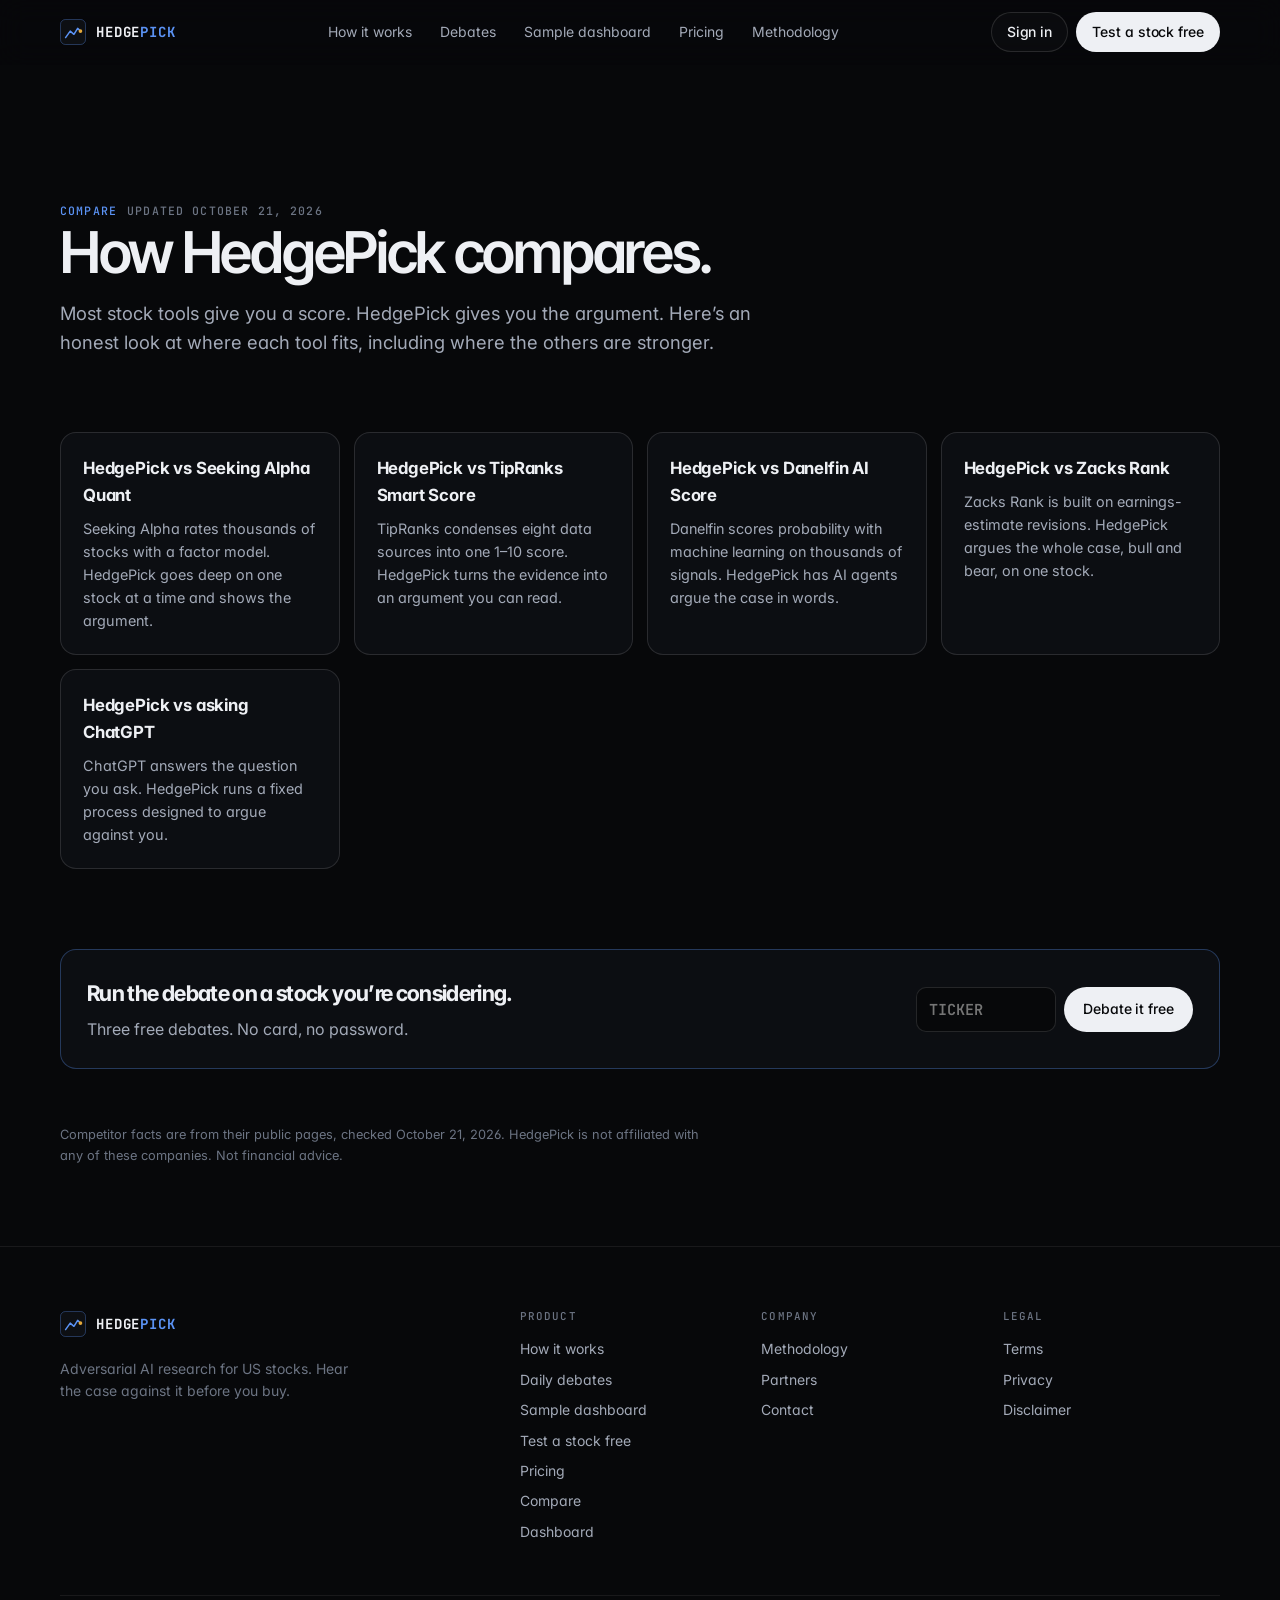
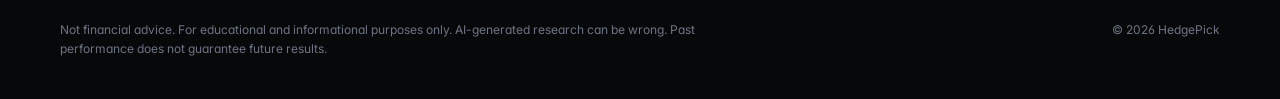
==== compare/index.html @ 5a983d7e "Compare pages: HedgePick vs Seeking Alpha Quant, TipRanks, Danelfin, Zacks, ChatGPT; footer link; si" ====
<!DOCTYPE html>
<html lang="en">
<head>
<meta charset="UTF-8">
<meta name="viewport" content="width=device-width, initial-scale=1.0, viewport-fit=cover">
<title>Compare HedgePick with other stock research tools — HedgePick</title>
<meta name="description" content="Honest comparisons of HedgePick with Seeking Alpha Quant, TipRanks, Danelfin, Zacks and ChatGPT: what each does, what it shows you, and what it costs.">
<link rel="canonical" href="https://hedgepick.com/compare">
<link rel="icon" type="image/x-icon" href="/favicon.ico">
<link rel="icon" type="image/svg+xml" href="/favicon.svg">
<link rel="icon" type="image/png" sizes="32x32" href="/favicon-32.png">
<link rel="icon" type="image/png" sizes="16x16" href="/favicon-16.png">
<link rel="apple-touch-icon" sizes="180x180" href="/favicon-180.png">
<meta name="theme-color" content="#07080a">
<meta property="og:type" content="website">
<meta property="og:site_name" content="HedgePick">
<meta property="og:title" content="Compare HedgePick with other stock research tools — HedgePick">
<meta property="og:description" content="Honest comparisons of HedgePick with Seeking Alpha Quant, TipRanks, Danelfin, Zacks and ChatGPT: what each does, what it shows you, and what it costs.">
<meta property="og:url" content="https://hedgepick.com/compare">
<meta property="og:image" content="https://hedgepick.com/og-image.png">
<meta property="og:image:width" content="1200">
<meta property="og:image:height" content="630">
<meta name="twitter:card" content="summary_large_image">
<meta name="twitter:title" content="Compare HedgePick with other stock research tools — HedgePick">
<meta name="twitter:description" content="Honest comparisons of HedgePick with Seeking Alpha Quant, TipRanks, Danelfin, Zacks and ChatGPT: what each does, what it shows you, and what it costs.">
<meta name="twitter:image" content="https://hedgepick.com/og-image.png">
<link rel="preconnect" href="https://fonts.googleapis.com">
<link rel="preconnect" href="https://fonts.gstatic.com" crossorigin>
<link href="https://fonts.googleapis.com/css2?family=Inter:wght@400;500;600&family=Inter+Tight:wght@500;600;700&family=JetBrains+Mono:wght@400;500;600&display=swap" rel="stylesheet">
<link rel="stylesheet" href="/assets/hp.css?v=4">
<script src="/assets/hp.js?v=4"></script>
<script async src="https://www.googletagmanager.com/gtag/js?id=G-W2VWCNQC6T"></script>
<script>window.dataLayer=window.dataLayer||[];function gtag(){dataLayer.push(arguments);}gtag('js',new Date());gtag('config','G-W2VWCNQC6T');</script>
<style>
.cmp-hero{padding:132px 0 40px}
.cmp-hero h1{font-size:clamp(2.2rem,1.4rem + 3vw,3.6rem);letter-spacing:-.04em;line-height:1.02;max-width:20ch;text-wrap:balance}
.cmp-hero .sd{font-size:1.15rem;color:var(--t2);max-width:60ch;margin-top:18px}
.cmp-quick{display:grid;grid-template-columns:1fr 1fr;gap:16px;margin:36px 0 8px}
.cmp-quick>div{border:1px solid var(--line-2);border-radius:var(--r3);padding:22px;background:var(--bg-1)}
.cmp-quick>div.us{border-color:var(--blue-bd);background:radial-gradient(ellipse at top left,rgba(91,147,245,.12),rgba(91,147,245,0) 60%),var(--bg-1)}
.cmp-quick h3{font-size:1rem;margin-bottom:12px;letter-spacing:-.01em}
.cmp-quick ul{padding-left:18px;margin:0}.cmp-quick li{color:var(--t2);margin-bottom:8px;font-size:.95rem}
.cmp-t{width:100%;border-collapse:collapse;margin:28px 0 8px;font-size:.92rem}
.cmp-t th,.cmp-t td{text-align:left;vertical-align:top;padding:16px 14px;border-bottom:1px solid var(--line)}
.cmp-t thead th{font-family:var(--mono);font-size:.72rem;letter-spacing:.1em;text-transform:uppercase;color:var(--t3);font-weight:500}
.cmp-t tbody th{font-weight:600;color:var(--t1);width:20%}
.cmp-t td{color:var(--t2);width:40%}.cmp-t td.hp{color:var(--t1)}
.cmp-t a{color:var(--blue-2)}
.cmp-sec{padding:44px 0;border-top:1px solid var(--line)}
.cmp-sec h2{font-size:1.5rem;letter-spacing:-.025em;margin-bottom:12px}
.cmp-sec p{color:var(--t2);max-width:68ch}
.cmp-cta{display:flex;justify-content:space-between;align-items:center;gap:20px;flex-wrap:wrap;margin:24px 0 56px;padding:26px;border:1px solid var(--blue-bd);border-radius:var(--r3);background:var(--bg-1)}
.cmp-cta b{display:block;font-family:var(--display);font-size:1.35rem;letter-spacing:-.03em}
.cmp-cta span{display:block;color:var(--t2);margin-top:6px}
.cmp-cta form{display:flex;gap:8px}
.cmp-cta input{width:140px;background:var(--bg);border:1px solid var(--line-2);border-radius:var(--r2);padding:11px 12px;font-family:var(--mono);font-weight:600;text-transform:uppercase;color:var(--t1);font-size:.95rem}
.cmp-cta input:focus{outline:none;border-color:var(--blue)}
.cmp-note{font-size:.8rem;color:var(--t3);max-width:80ch;padding-bottom:80px}
.cmp-list{display:grid;grid-template-columns:repeat(auto-fill,minmax(260px,1fr));gap:14px;margin:36px 0 80px}
.cmp-list a{display:block;padding:22px;border:1px solid var(--line-2);border-radius:var(--r3);background:var(--bg-1);text-decoration:none;color:var(--t1);transition:border-color .2s,transform .2s}
.cmp-list a:hover{border-color:var(--blue-bd);transform:translateY(-2px)}
.cmp-list b{display:block;font-size:1.05rem;letter-spacing:-.01em}.cmp-list span{display:block;color:var(--t2);font-size:.9rem;margin-top:8px}
.sr{position:absolute;width:1px;height:1px;overflow:hidden;clip:rect(0 0 0 0)}
@media(max-width:760px){.cmp-quick{grid-template-columns:1fr}.cmp-t thead{display:none}.cmp-t,.cmp-t tbody,.cmp-t tr,.cmp-t th,.cmp-t td{display:block;width:100%!important}.cmp-t tr{border-bottom:1px solid var(--line);padding:12px 0}.cmp-t th,.cmp-t td{border:0;padding:6px 0}.cmp-t td:before{content:attr(data-l);display:block;font-family:var(--mono);font-size:.68rem;letter-spacing:.1em;text-transform:uppercase;color:var(--t3);margin-bottom:4px}.cmp-cta form{width:100%}.cmp-cta input{flex:1;width:auto;min-width:0}}
</style></head>
<body>
<a class="skip" href="#main">Skip to content</a>
<header class="hdr" id="hdr">
  <div class="hdr-in">
    <a href="/" class="brand" aria-label="HedgePick home"><svg viewBox="0 0 28 28" fill="none" aria-hidden="true"><rect width="28" height="28" rx="6" fill="#0d0f13"/><rect x=".5" y=".5" width="27" height="27" rx="5.5" stroke="rgba(91,147,245,.35)"/><path class="ln" d="M6 20L11 13L15 16.5L19 10L22 13" stroke="#5b93f5" stroke-width="1.6" stroke-linecap="round" stroke-linejoin="round"/><circle cx="22" cy="13" r="2" fill="#e3a83a"/></svg><span>HEDGE<em>PICK</em></span></a>
    <nav class="nav" aria-label="Primary">
      <a href="/#how">How it works</a>
      <a href="/analysis">Debates</a>
      <a href="/sample">Sample dashboard</a>
      <a href="/#pricing">Pricing</a>
      <a href="/system">Methodology</a>
    </nav>
    <div class="hdr-act">
      <button type="button" class="btn btn-ghost" data-out onclick="showSignIn()">Sign in</button>
      <a href="/start" class="btn btn-pri" data-out>Test a stock free</a>
      <a href="/dashboard" class="btn btn-pri" data-in style="display:none">Open dashboard</a>
      <button class="ham" id="ham" onclick="toggleMenu()" aria-label="Open menu" aria-expanded="false"><span></span><span></span><span></span></button>
    </div>
  </div>
</header>
<nav class="mmenu" id="mmenu" aria-label="Mobile">
  <a href="/#how" onclick="closeMenu()">How it works</a>
  <a href="/analysis">Debates</a>
  <a href="/sample">Sample dashboard</a>
  <a href="/#pricing" onclick="closeMenu()">Pricing</a>
  <a href="/system">Methodology</a>
  <a href="/partners">Partners</a>
  <a href="#" data-out onclick="closeMenu();showSignIn();return false;">Sign in</a>
  <a href="/dashboard" data-in style="display:none">Dashboard</a>
  <a href="/start" class="btn btn-pri" data-out>Test a stock free</a>
  <a href="/dashboard" class="btn btn-pri" data-in style="display:none">Open dashboard</a>
</nav>

<main id="main"><div class="wrap">
<section class="cmp-hero">
  <div class="kick rv"><b>Compare</b> Updated October 21, 2026</div>
  <h1 class="rv d1">How HedgePick compares.</h1>
  <p class="sd rv d2">Most stock tools give you a score. HedgePick gives you the argument. Here’s an honest look at where each tool fits, including where the others are stronger.</p>
</section>
<div class="cmp-list"><a href="/compare/seeking-alpha"><b>HedgePick vs Seeking Alpha Quant</b><span>Seeking Alpha rates thousands of stocks with a factor model. HedgePick goes deep on one stock at a time and shows the argument.</span></a><a href="/compare/tipranks"><b>HedgePick vs TipRanks Smart Score</b><span>TipRanks condenses eight data sources into one 1–10 score. HedgePick turns the evidence into an argument you can read.</span></a><a href="/compare/danelfin"><b>HedgePick vs Danelfin AI Score</b><span>Danelfin scores probability with machine learning on thousands of signals. HedgePick has AI agents argue the case in words.</span></a><a href="/compare/zacks"><b>HedgePick vs Zacks Rank</b><span>Zacks Rank is built on earnings-estimate revisions. HedgePick argues the whole case, bull and bear, on one stock.</span></a><a href="/compare/chatgpt"><b>HedgePick vs asking ChatGPT</b><span>ChatGPT answers the question you ask. HedgePick runs a fixed process designed to argue against you.</span></a></div>
<div class="cmp-cta"><div><b>Run the debate on a stock you’re considering.</b><span>Three free debates. No card, no password.</span></div>
<form action="/start"><input type="hidden" name="ref" value="compare-hub"><label class="sr" for="cT">Ticker</label><input id="cT" name="t" placeholder="Ticker" maxlength="10" autocomplete="off"><button class="btn btn-pri" type="submit">Debate it free</button></form></div>
<p class="cmp-note">Competitor facts are from their public pages, checked October 21, 2026. HedgePick is not affiliated with any of these companies. Not financial advice.</p>
</div></main>
<footer class="ft">
  <div class="wrap">
    <div class="ft-in">
      <div>
        <a href="/" class="brand" aria-label="HedgePick home"><svg viewBox="0 0 28 28" fill="none" aria-hidden="true"><rect width="28" height="28" rx="6" fill="#0d0f13"/><rect x=".5" y=".5" width="27" height="27" rx="5.5" stroke="rgba(91,147,245,.35)"/><path class="ln" d="M6 20L11 13L15 16.5L19 10L22 13" stroke="#5b93f5" stroke-width="1.6" stroke-linecap="round" stroke-linejoin="round"/><circle cx="22" cy="13" r="2" fill="#e3a83a"/></svg><span>HEDGE<em>PICK</em></span></a>
        <p class="ft-tag">Adversarial AI research for US stocks. Hear the case against it before you buy.</p>
      </div>
      <div class="ft-cols">
        <div><h4>Product</h4><a href="/#how">How it works</a><a href="/analysis">Daily debates</a><a href="/sample">Sample dashboard</a><a href="/start">Test a stock free</a><a href="/#pricing">Pricing</a><a href="/compare">Compare</a><a href="/dashboard">Dashboard</a></div>
        <div><h4>Company</h4><a href="/system">Methodology</a><a href="/partners">Partners</a><a href="mailto:joseph@hedgepick.com">Contact</a></div>
        <div><h4>Legal</h4><a href="/terms">Terms</a><a href="/privacy">Privacy</a><a href="/terms#disclaimer">Disclaimer</a></div>
      </div>
      <div class="ft-d"><p>Not financial advice. For educational and informational purposes only. AI-generated research can be wrong. Past performance does not guarantee future results.</p><span>© 2026 HedgePick</span></div>
    </div>
  </div>
</footer>
</body>
</html>
---- assets/hp.css ----
/* HedgePick design system — shared by every page */
*,*::before,*::after{box-sizing:border-box;margin:0;padding:0}
:root{
  --bg:#07080a;--bg-1:#0c0e12;--bg-2:#111419;--bg-3:#171b22;--bg-4:#1e232c;
  --line:rgba(255,255,255,.07);--line-2:rgba(255,255,255,.12);--line-3:rgba(255,255,255,.2);
  --t1:#eef0f4;--t2:#a3aab8;--t3:#6c7483;--t4:#4a505b;
  --blue:#5b93f5;--blue-2:#8db4ff;--blue-dim:rgba(91,147,245,.10);--blue-bd:rgba(91,147,245,.32);
  --gold:#e3a83a;--gold-dim:rgba(227,168,58,.10);--gold-bd:rgba(227,168,58,.32);
  --green:#22c27a;--green-dim:rgba(34,194,122,.10);--green-bd:rgba(34,194,122,.30);
  --red:#f0606e;--red-dim:rgba(240,96,110,.10);--red-bd:rgba(240,96,110,.30);
  --amber:#e3a83a;--amber-dim:rgba(227,168,58,.10);--amber-bd:rgba(227,168,58,.32);
  --bg-0:var(--bg);--hair:var(--line);--hair-2:var(--line-2);
  --display:'Inter Tight','Inter',-apple-system,BlinkMacSystemFont,'Segoe UI',sans-serif;
  --sans:'Inter',-apple-system,BlinkMacSystemFont,'Segoe UI',sans-serif;
  --mono:'JetBrains Mono',ui-monospace,Menlo,monospace;
  --xs:.75rem;--sm:.875rem;--base:1rem;--lg:1.125rem;
  --h2:clamp(2rem,1.3rem + 2.6vw,3.4rem);
  --hero:clamp(2.7rem,1.3rem + 5vw,5.6rem);
  --r1:6px;--r2:10px;--r3:16px;--r4:22px;
  --ease:cubic-bezier(.16,1,.3,1);
  --wrap:1240px;
}
html{scroll-behavior:smooth;-webkit-text-size-adjust:100%;background:var(--bg)}
body{background:var(--bg);color:var(--t1);font-family:var(--sans);font-size:var(--base);line-height:1.6;-webkit-font-smoothing:antialiased;overflow-x:hidden;font-feature-settings:"cv11","ss01"}
::selection{background:rgba(91,147,245,.35)}
a{color:inherit}
button{font:inherit;color:inherit;cursor:pointer;background:none;border:0}
img,svg{display:block;max-width:100%}
.sr{position:absolute;width:1px;height:1px;overflow:hidden;clip:rect(0 0 0 0);white-space:nowrap}
.skip{position:absolute;left:-9999px;top:8px;background:var(--t1);color:var(--bg);padding:8px 14px;border-radius:var(--r1);z-index:200}
.skip:focus{left:8px}
:focus-visible{outline:2px solid var(--blue);outline-offset:2px;border-radius:4px}
.wrap{max-width:var(--wrap);margin:0 auto;padding:0 clamp(20px,4vw,40px)}
.mono{font-family:var(--mono)}

/* Type */
h1,h2,h3,h4{font-family:var(--display);font-weight:600;letter-spacing:-.035em;line-height:1.02}
.kick{font-family:var(--mono);font-size:.72rem;font-weight:500;letter-spacing:.1em;text-transform:uppercase;color:var(--t3);display:inline-flex;gap:10px;align-items:center}
.kick b{color:var(--blue);font-weight:500}
.st{font-size:var(--h2);max-width:18ch;margin-top:16px;text-wrap:balance}
.st .dim{color:var(--t3)}
.sd{color:var(--t2);font-size:var(--lg);max-width:56ch;margin-top:18px;line-height:1.55}

/* Brand */
.brand{display:inline-flex;align-items:center;gap:10px;font-family:var(--mono);font-weight:700;font-size:.875rem;letter-spacing:.06em;text-decoration:none;color:var(--t1)}
.brand svg{width:26px;height:26px;flex-shrink:0}
.brand em{font-style:normal;color:var(--blue)}
.brand .ln{stroke-dasharray:40;stroke-dashoffset:0}
.brand:hover .ln{animation:draw 1.1s var(--ease)}
@keyframes draw{from{stroke-dashoffset:40}to{stroke-dashoffset:0}}

/* Buttons */
.btn{display:inline-flex;align-items:center;justify-content:center;gap:8px;min-height:44px;padding:10px 18px;border-radius:999px;font-weight:500;font-size:var(--sm);letter-spacing:-.005em;text-decoration:none;border:1px solid transparent;transition:background .2s,color .2s,border-color .2s,transform .2s var(--ease),box-shadow .3s;white-space:nowrap;position:relative}
.btn svg{width:15px;height:15px;transition:transform .3s var(--ease)}
.btn:hover svg{transform:translateX(3px)}
.btn:active{transform:scale(.97)}
.btn-pri{background:var(--t1);color:#07080a}
.btn-pri:hover{background:#fff;box-shadow:0 0 0 4px rgba(255,255,255,.08)}
.btn-blue{background:var(--blue);color:#fff}
.btn-blue:hover{background:#6fa1f7;box-shadow:0 0 0 4px rgba(91,147,245,.14)}
.btn-ghost{border-color:var(--line-2);color:var(--t1);background:rgba(255,255,255,.02)}
.btn-ghost:hover{border-color:var(--line-3);background:rgba(255,255,255,.05)}
.btn-gold{background:var(--gold);color:#120d03}
.btn-gold:hover{background:#ecb44c;box-shadow:0 0 0 4px rgba(227,168,58,.14)}
.lnk{font-size:var(--sm);font-weight:500;color:var(--t1);text-decoration:none;display:inline-flex;gap:6px;align-items:center;border-bottom:1px solid var(--line-3);padding-bottom:2px;transition:border-color .2s,color .2s}
.lnk:hover{border-color:var(--blue);color:var(--blue-2)}

/* Verdict badge */
.vb{display:inline-block;font-family:var(--mono);font-size:.7rem;font-weight:600;letter-spacing:.06em;padding:3px 8px;border-radius:var(--r1);border:1px solid}
.vb.BUY{color:var(--green);background:var(--green-dim);border-color:var(--green-bd)}
.vb.SELL{color:var(--red);background:var(--red-dim);border-color:var(--red-bd)}
.vb.HOLD{color:var(--gold);background:var(--gold-dim);border-color:var(--gold-bd)}

/* Live dot */
.dot{width:6px;height:6px;border-radius:50%;background:var(--green);display:inline-block;animation:pulse 2.4s infinite}
@keyframes pulse{0%{box-shadow:0 0 0 0 rgba(34,194,122,.55)}70%{box-shadow:0 0 0 7px rgba(34,194,122,0)}100%{box-shadow:0 0 0 0 rgba(34,194,122,0)}}

/* Ribbon */
.ribbon{border-bottom:1px solid var(--line);font-family:var(--mono);font-size:.7rem;letter-spacing:.03em;color:var(--t3);background:var(--bg)}
.ribbon-in{max-width:var(--wrap);margin:0 auto;padding:8px clamp(20px,4vw,40px);display:flex;justify-content:space-between;gap:16px}
.rgrp{display:flex;gap:14px;align-items:center;white-space:nowrap;overflow:hidden}
.rk{display:inline-flex;gap:8px;align-items:center}.rk .k{text-transform:uppercase}.rk .v{color:var(--t1)}
.rsep{color:var(--t4)}

/* Header */
.hdr{position:sticky;top:0;z-index:50;background:rgba(7,8,10,.72);backdrop-filter:saturate(1.6) blur(14px);-webkit-backdrop-filter:saturate(1.6) blur(14px);border-bottom:1px solid transparent;transition:border-color .3s,background .3s}
.hdr.scrolled{border-bottom-color:var(--line);background:rgba(7,8,10,.86)}
.hdr-in{max-width:var(--wrap);margin:0 auto;padding:0 clamp(20px,4vw,40px);height:64px;display:flex;align-items:center;justify-content:space-between;gap:24px}
.nav{display:flex;gap:4px;font-size:var(--sm)}
.nav a{text-decoration:none;color:var(--t2);padding:7px 12px;border-radius:999px;transition:color .2s,background .2s}
.nav a:hover{color:var(--t1);background:rgba(255,255,255,.04)}
.nav a.on{color:var(--t1)}
.hdr-act{display:flex;gap:8px;align-items:center}
.hdr-act .btn{min-height:38px;padding:8px 15px}
.ham{display:none;width:42px;height:42px;align-items:center;justify-content:center;flex-direction:column;gap:5px;border:1px solid var(--line-2);border-radius:999px}
.ham span{width:16px;height:1.5px;background:var(--t1);transition:transform .3s var(--ease),opacity .2s}
.ham.open span:nth-child(1){transform:translateY(6.5px) rotate(45deg)}.ham.open span:nth-child(2){opacity:0}.ham.open span:nth-child(3){transform:translateY(-6.5px) rotate(-45deg)}
.mmenu{position:fixed;inset:64px 0 0 0;background:rgba(7,8,10,.98);z-index:49;padding:24px clamp(20px,4vw,40px);display:flex;flex-direction:column;gap:2px;opacity:0;pointer-events:none;transform:translateY(-8px);transition:opacity .25s,transform .35s var(--ease)}
.mmenu.open{opacity:1;pointer-events:auto;transform:none}
.mmenu a{font-family:var(--display);font-size:1.7rem;font-weight:600;letter-spacing:-.03em;text-decoration:none;padding:12px 0;border-bottom:1px solid var(--line);color:var(--t1)}
.mmenu .btn{font-family:var(--sans);font-size:var(--base);margin-top:20px;border-bottom:0;letter-spacing:0;font-weight:500}

/* Sections */
.sec{padding:clamp(80px,10vw,140px) 0;position:relative}
.sec-h{display:grid;grid-template-columns:minmax(0,1.1fr) minmax(0,1fr);gap:40px;align-items:end}
.sec-h .sd{margin-top:0}
.rule{border-top:1px solid var(--line)}

/* Cards */
.card{background:var(--bg-1);border:1px solid var(--line);border-radius:var(--r3)}

/* Footer */
.ft{border-top:1px solid var(--line);padding:64px 0 40px;font-size:var(--sm);color:var(--t2)}
.ft-in{display:grid;grid-template-columns:1.2fr 2fr;gap:40px}
.ft-tag{color:var(--t3);margin-top:14px;max-width:34ch;font-size:var(--sm)}
.ft-cols{display:grid;grid-template-columns:repeat(3,1fr);gap:24px}
.ft-cols h4{font-family:var(--mono);font-size:.68rem;font-weight:500;letter-spacing:.1em;text-transform:uppercase;color:var(--t3);margin-bottom:12px}
.ft-cols a{display:block;text-decoration:none;color:var(--t2);padding:4px 0;transition:color .2s}
.ft-cols a:hover{color:var(--t1)}
.ft-d{grid-column:1/-1;border-top:1px solid var(--line);padding-top:24px;margin-top:8px;font-size:var(--xs);color:var(--t3);display:flex;justify-content:space-between;gap:24px;flex-wrap:wrap}
.ft-d p{max-width:80ch}

/* Prose (legal pages) */
.prose{max-width:720px}
.prose h2{font-size:1.35rem;letter-spacing:-.02em;margin:48px 0 12px;scroll-margin-top:90px}
.prose h3{font-size:1.05rem;letter-spacing:-.01em;margin:24px 0 8px}
.prose p,.prose li{color:var(--t2);margin-bottom:12px}
.prose ul,.prose ol{padding-left:20px;margin-bottom:12px}
.prose strong{color:var(--t1);font-weight:600}
.prose a{color:var(--blue-2)}
.page-hero{padding:clamp(56px,8vw,110px) 0 clamp(28px,4vw,48px);border-bottom:1px solid var(--line)}
.page-hero h1{font-size:clamp(2.4rem,1.4rem + 3.6vw,4.4rem);margin-top:16px;max-width:18ch;text-wrap:balance}
.page-hero .sd{margin-top:16px}
.toc{position:sticky;top:96px;font-size:var(--sm);display:flex;flex-direction:column;gap:2px}
.toc a{color:var(--t3);text-decoration:none;padding:5px 0 5px 12px;border-left:1px solid var(--line);transition:color .2s,border-color .2s}
.toc a:hover,.toc a.on{color:var(--t1);border-color:var(--blue)}
.legal{display:grid;grid-template-columns:220px minmax(0,1fr);gap:64px;padding-top:56px;padding-bottom:100px}

/* Reveal: content visible without JS */
.js .rv{opacity:0;transform:translateY(18px);transition:opacity .9s var(--ease),transform .9s var(--ease)}
.js .rv.in{opacity:1;transform:none}
.js .rv.d1{transition-delay:.08s}.js .rv.d2{transition-delay:.16s}.js .rv.d3{transition-delay:.24s}

@media(max-width:1020px){
  .nav{display:none}
  .ham{display:flex}
  .hdr-act .btn-ghost{display:none}
  .legal{grid-template-columns:1fr;gap:0}
  .toc{display:none}
}
@media(max-width:820px){
  .sec-h,.ft-in{grid-template-columns:1fr}
  .ft-cols{grid-template-columns:1fr 1fr}
}
@media(max-width:560px){
  .rgrp .hide-sm,.rsep.hide-sm{display:none}
  .ribbon-in .rgrp:last-child{display:none}
  .hdr-act .btn-pri{padding:8px 13px;font-size:.8rem}
}
@media(max-width:640px){input,textarea,select{font-size:16px!important}}
@media(prefers-reduced-motion:reduce){
  html{scroll-behavior:auto}
  .js .rv{transform:none;transition:opacity .4s}
}

/* Debate engine */
.eng{position:relative;background:linear-gradient(180deg,var(--bg-1),var(--bg));border:1px solid var(--line-2);border-radius:var(--r4);padding:18px;overflow:hidden;box-shadow:0 1px 0 rgba(255,255,255,.04) inset,0 40px 80px -40px rgba(0,0,0,.8)}
.eng::before{content:"";position:absolute;inset:0;background-image:linear-gradient(var(--line) 1px,transparent 1px),linear-gradient(90deg,var(--line) 1px,transparent 1px);background-size:24px 24px;opacity:.35;pointer-events:none;-webkit-mask-image:radial-gradient(ellipse at 50% 40%,#000 20%,transparent 75%);mask-image:radial-gradient(ellipse at 50% 40%,#000 20%,transparent 75%)}
.eng > *{position:relative}
.eng-top{display:flex;justify-content:space-between;align-items:center;gap:10px;font-family:var(--mono);font-size:.66rem;letter-spacing:.1em;text-transform:uppercase;color:var(--t3)}
.eng-top .l{display:inline-flex;gap:8px;align-items:center;color:var(--t2)}
.eng-ctl{display:flex;gap:6px}
.eng-ctl button{font-family:var(--mono);font-size:.64rem;letter-spacing:.08em;text-transform:uppercase;color:var(--t2);border:1px solid var(--line-2);border-radius:999px;padding:5px 10px;transition:color .2s,border-color .2s,background .2s}
.eng-ctl button:hover{color:var(--t1);border-color:var(--line-3);background:rgba(255,255,255,.04)}
.eng-doc{display:flex;justify-content:space-between;align-items:flex-end;gap:12px;margin-top:14px}
.eng-tk{font-family:var(--display);font-size:2.2rem;font-weight:600;letter-spacing:-.04em;line-height:.9}
.eng-nm{font-size:.78rem;color:var(--t2);margin-top:6px;white-space:nowrap;overflow:hidden;text-overflow:ellipsis;max-width:34ch}
.eng-pr{text-align:right;font-family:var(--mono);font-size:.74rem;color:var(--t3);white-space:nowrap}
.eng-px{display:block;font-size:1rem;color:var(--t1);font-weight:500}
.eng-stage{margin:14px -4px 0}
.eng-svg{width:100%;height:auto;overflow:visible}
.eng-e{fill:none;stroke:rgba(255,255,255,.09);stroke-width:1.2;transition:stroke .5s,stroke-opacity .5s}
.eng-e.on{stroke-opacity:.55;stroke-dasharray:3 4;animation:dash 1s linear infinite}
@keyframes dash{to{stroke-dashoffset:-14}}
.eng-n rect{fill:#0f1217;stroke:rgba(255,255,255,.12);stroke-width:1;transition:fill .45s,stroke .45s}
.eng-n text{font-family:var(--sans);font-size:12px;font-weight:500;fill:#6c7483;transition:fill .45s;letter-spacing:-.01em}
.eng-n.done rect{stroke:rgba(255,255,255,.2)}
.eng-n.done text{fill:#a3aab8}
.eng-n.lit text{fill:#eef0f4}
.eng-n.lit rect{fill:rgba(91,147,245,.12);stroke:#5b93f5}
.eng-n.g-bul.lit rect{fill:rgba(34,194,122,.12);stroke:#22c27a}
.eng-n.g-ber.lit rect{fill:rgba(240,96,110,.12);stroke:#f0606e}
.eng-n.g-trd.lit rect,.eng-n.g-rsk.lit rect,.eng-n.g-pm.lit rect{fill:rgba(227,168,58,.12);stroke:#e3a83a}
.eng-n.g-bul text,.eng-n.g-ber text,.eng-n.g-pm text,.eng-n.g-rsm text{font-size:13.5px;font-weight:600}
.eng-v rect{fill:transparent;stroke:rgba(255,255,255,.1);stroke-dasharray:3 3;transition:all .5s}
.eng-v text{font-family:var(--mono);font-size:13px;font-weight:600;fill:#4a505b;letter-spacing:.08em}
.eng-v.on rect{stroke-dasharray:0}
.eng-v.on.BUY rect{fill:rgba(34,194,122,.14);stroke:#22c27a}.eng-v.on.BUY text{fill:#22c27a}
.eng-v.on.SELL rect{fill:rgba(240,96,110,.14);stroke:#f0606e}.eng-v.on.SELL text{fill:#f0606e}
.eng-v.on.HOLD rect{fill:rgba(227,168,58,.14);stroke:#e3a83a}.eng-v.on.HOLD text{fill:#e3a83a}
.eng-v.on{animation:land .6s var(--ease)}
@keyframes land{0%{opacity:0;transform:translateX(-6px)}100%{opacity:1;transform:none}}
.eng-cap{margin-top:14px;border-top:1px solid var(--line);padding-top:14px;min-height:118px}
.eng-cap-k{font-family:var(--mono);font-size:.64rem;letter-spacing:.1em;text-transform:uppercase;color:var(--blue)}
.eng-cap.v-BUY .eng-cap-k{color:var(--green)}.eng-cap.v-SELL .eng-cap-k{color:var(--red)}.eng-cap.v-HOLD .eng-cap-k{color:var(--gold)}
.eng-cap-t{font-size:.95rem;line-height:1.5;color:var(--t1);margin-top:8px;height:calc(1.5em * 4);overflow:hidden;display:-webkit-box;-webkit-line-clamp:4;-webkit-box-orient:vertical}
.typing::after{content:"";display:inline-block;width:.45em;height:1em;background:var(--blue);margin-left:3px;vertical-align:-2px;animation:blink .8s steps(1) infinite}
@keyframes blink{50%{opacity:0}}
.eng-foot{display:flex;justify-content:space-between;align-items:center;gap:10px;margin-top:12px;font-size:.7rem;color:var(--t3)}
.eng-foot a{color:var(--t1);text-decoration:none;font-weight:500;border-bottom:1px solid var(--line-3)}
.eng-dots{display:flex;gap:5px}
.eng-dots button{width:6px;height:6px;border-radius:50%;background:var(--line-3);padding:0;transition:background .3s,width .3s}
.eng-dots button.on{background:var(--t1);width:16px;border-radius:3px}
.eng.flat{background:transparent;border:0;box-shadow:none;padding:0}
.eng.flat::before{display:none}
@media(max-width:560px){.eng{padding:14px;border-radius:var(--r3)}.eng-tk{font-size:1.8rem}.eng-cap-t{font-size:.9rem}}
@media(prefers-reduced-motion:reduce){.eng-e.on{animation:none}.eng-v.on{animation:none}}
/* Engine: press-and-hold */
.eng-svg{-webkit-user-select:none;user-select:none;-webkit-touch-callout:none}
.eng[data-stage] .eng-n{cursor:pointer}
.eng-n:hover rect{stroke:rgba(255,255,255,.32)}
.eng-cap{-webkit-user-select:none;user-select:none;-webkit-touch-callout:none;cursor:default}
.eng-hint{font-family:var(--mono);font-size:.6rem;letter-spacing:.08em;text-transform:uppercase;color:var(--t4);margin-left:auto;margin-right:10px;transition:color .2s}
.eng.held .eng-hint{color:var(--gold)}
.eng.held{border-color:rgba(227,168,58,.35)}
.eng.held .eng-top .dot{animation:none;background:var(--gold);box-shadow:0 0 0 3px rgba(227,168,58,.18)}
@media(max-width:560px){.eng-hint{font-size:.56rem;margin-right:6px}}
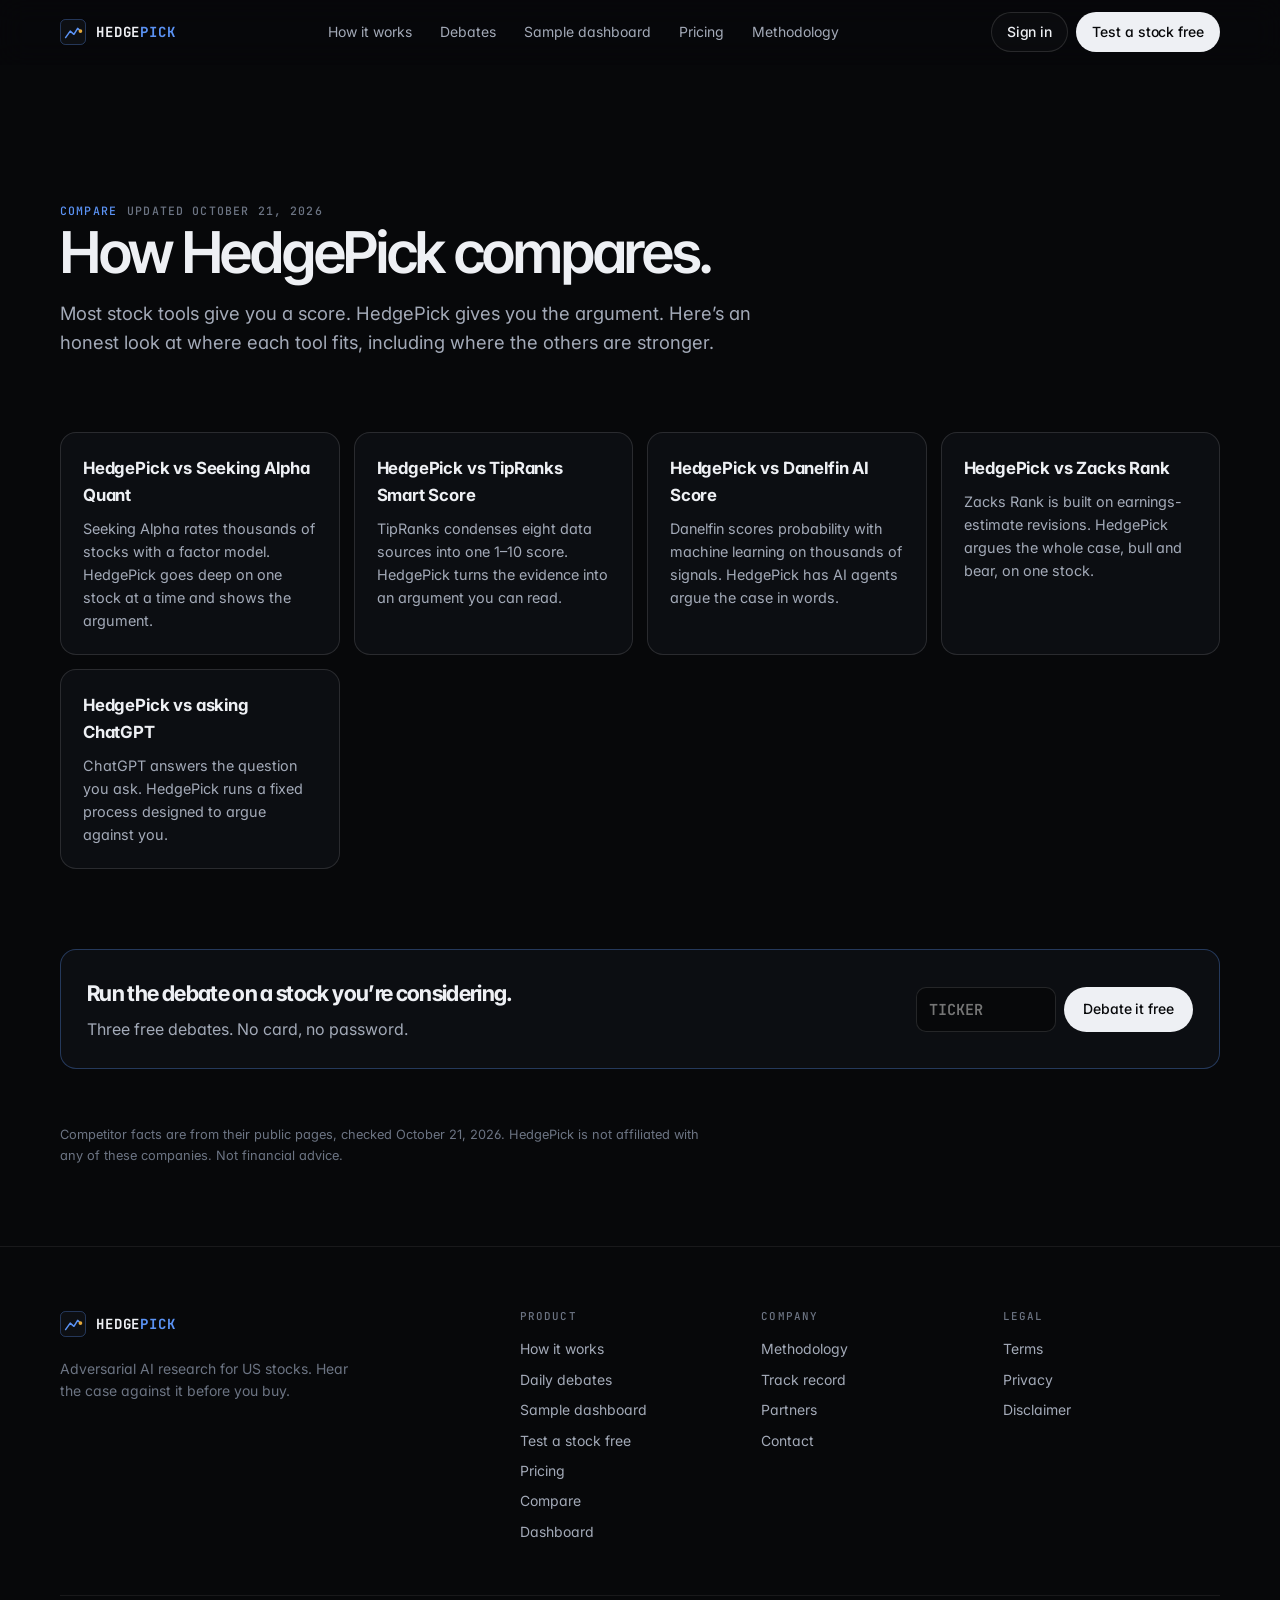
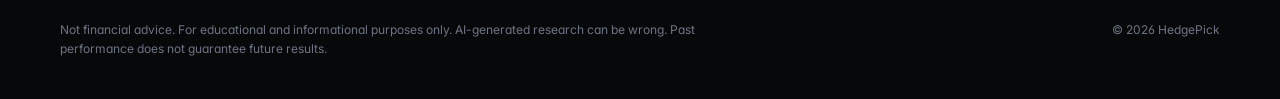
==== commit 1d9a4e40: "Track record links in footer and mobile menu; sitemap" ====
--- a/compare/index.html
+++ b/compare/index.html
@@ -27,8 +27,8 @@
 <link rel="preconnect" href="https://fonts.googleapis.com">
 <link rel="preconnect" href="https://fonts.gstatic.com" crossorigin>
 <link href="https://fonts.googleapis.com/css2?family=Inter:wght@400;500;600&family=Inter+Tight:wght@500;600;700&family=JetBrains+Mono:wght@400;500;600&display=swap" rel="stylesheet">
-<link rel="stylesheet" href="/assets/hp.css?v=4">
-<script src="/assets/hp.js?v=4"></script>
+<link rel="stylesheet" href="/assets/hp.css?v=5">
+<script src="/assets/hp.js?v=5"></script>
 <script async src="https://www.googletagmanager.com/gtag/js?id=G-W2VWCNQC6T"></script>
 <script>window.dataLayer=window.dataLayer||[];function gtag(){dataLayer.push(arguments);}gtag('js',new Date());gtag('config','G-W2VWCNQC6T');</script>
 <style>
@@ -89,6 +89,7 @@
   <a href="/sample">Sample dashboard</a>
   <a href="/#pricing" onclick="closeMenu()">Pricing</a>
   <a href="/system">Methodology</a>
+  <a href="/track-record">Track record</a>
   <a href="/partners">Partners</a>
   <a href="#" data-out onclick="closeMenu();showSignIn();return false;">Sign in</a>
   <a href="/dashboard" data-in style="display:none">Dashboard</a>
@@ -116,7 +117,7 @@
       </div>
       <div class="ft-cols">
         <div><h4>Product</h4><a href="/#how">How it works</a><a href="/analysis">Daily debates</a><a href="/sample">Sample dashboard</a><a href="/start">Test a stock free</a><a href="/#pricing">Pricing</a><a href="/compare">Compare</a><a href="/dashboard">Dashboard</a></div>
-        <div><h4>Company</h4><a href="/system">Methodology</a><a href="/partners">Partners</a><a href="mailto:joseph@hedgepick.com">Contact</a></div>
+        <div><h4>Company</h4><a href="/system">Methodology</a><a href="/track-record">Track record</a><a href="/partners">Partners</a><a href="mailto:joseph@hedgepick.com">Contact</a></div>
         <div><h4>Legal</h4><a href="/terms">Terms</a><a href="/privacy">Privacy</a><a href="/terms#disclaimer">Disclaimer</a></div>
       </div>
       <div class="ft-d"><p>Not financial advice. For educational and informational purposes only. AI-generated research can be wrong. Past performance does not guarantee future results.</p><span>© 2026 HedgePick</span></div>
--- a/assets/hp.css
+++ b/assets/hp.css
@@ -225,3 +225,9 @@
 .eng.held{border-color:rgba(227,168,58,.35)}
 .eng.held .eng-top .dot{animation:none;background:var(--gold);box-shadow:0 0 0 3px rgba(227,168,58,.18)}
 @media(max-width:560px){.eng-hint{font-size:.56rem;margin-right:6px}}
+
+/* Continue with Google */
+.g-wrap{margin:18px 0 4px}.g-wrap[hidden]{display:none!important}
+.g-btn{min-height:44px;display:flex;justify-content:center;color-scheme:light}
+.g-or{display:flex;align-items:center;gap:12px;margin:16px 0 2px;font-family:var(--mono);font-size:.68rem;letter-spacing:.12em;text-transform:uppercase;color:var(--t3)}
+.g-or:before,.g-or:after{content:"";flex:1;height:1px;background:var(--line-2)}
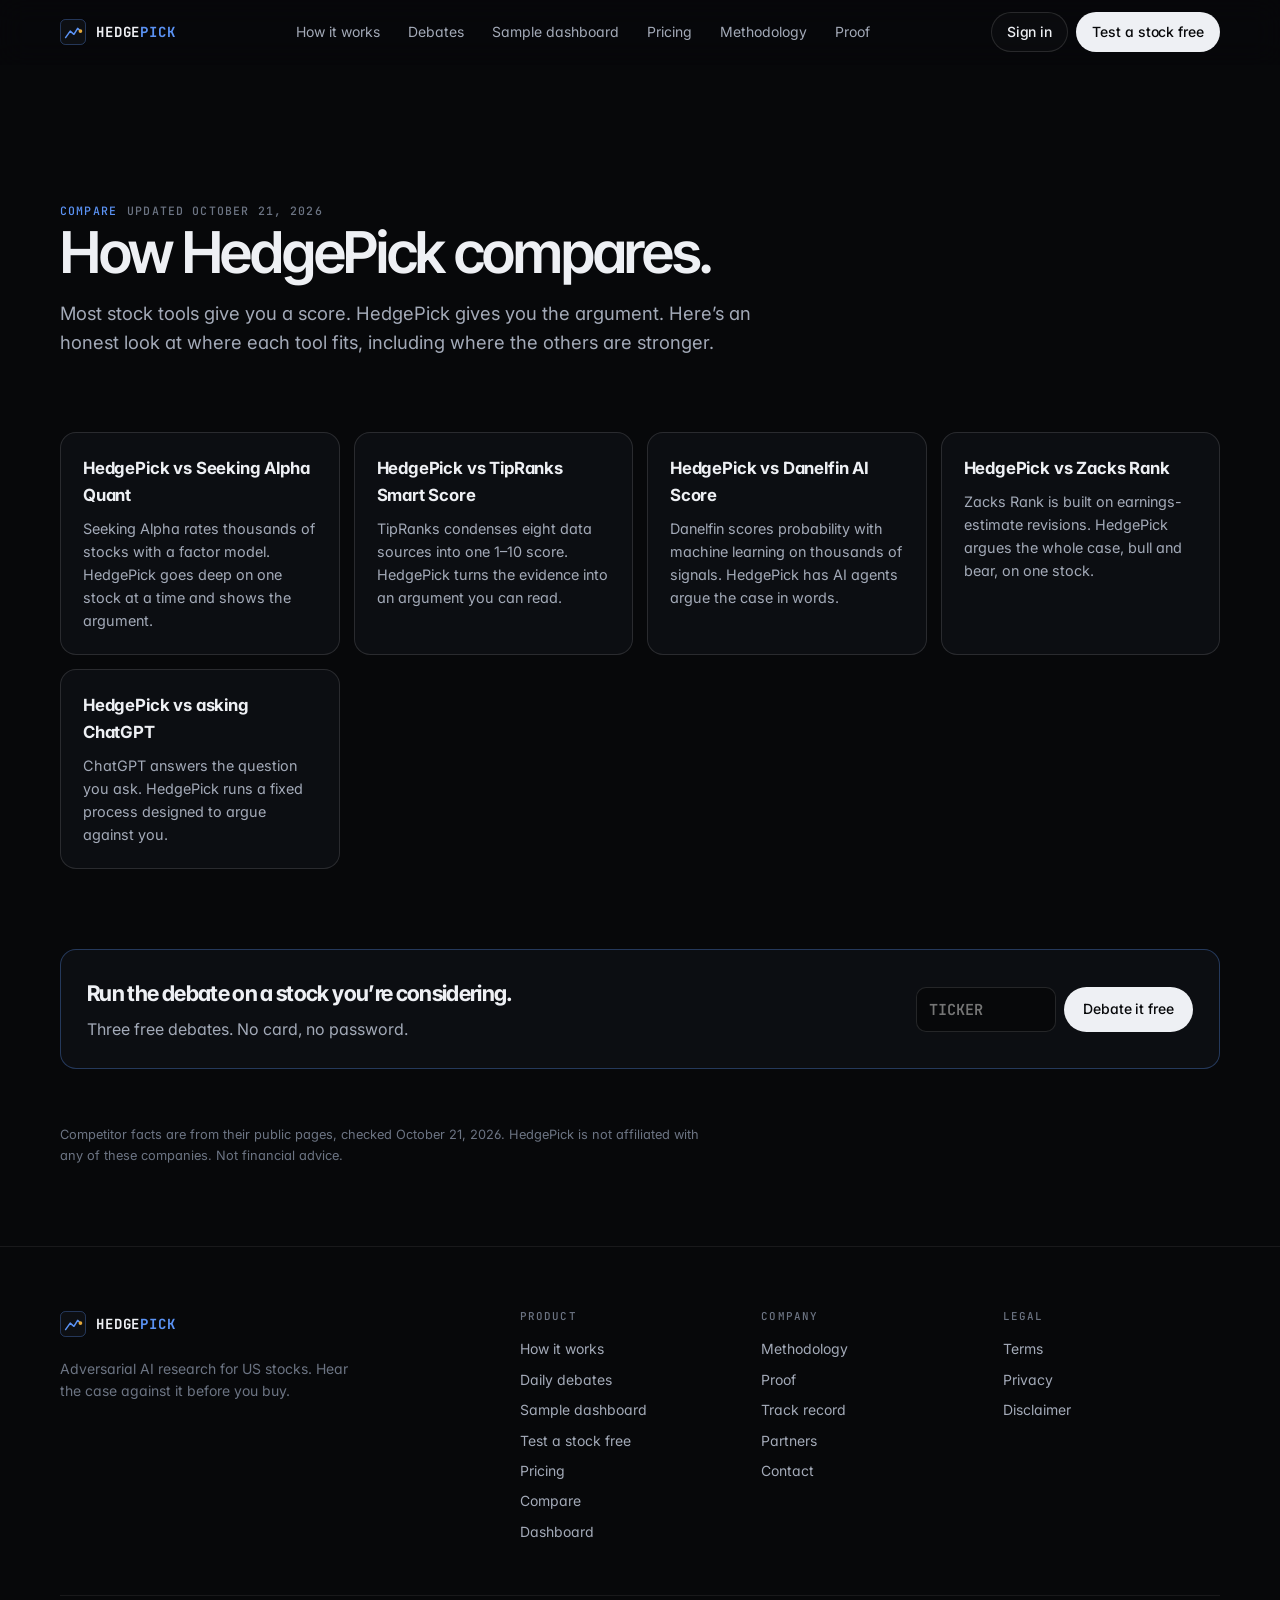
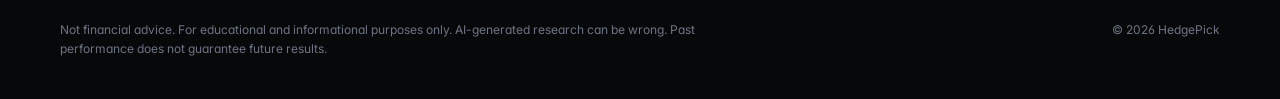
==== commit 8c514b04: "Add Proof page to navigation, proxy /proof, CSV and ledger endpoints Co-authored-by: Perplexity <nor" ====
--- a/compare/index.html
+++ b/compare/index.html
@@ -74,6 +74,7 @@
       <a href="/sample">Sample dashboard</a>
       <a href="/#pricing">Pricing</a>
       <a href="/system">Methodology</a>
+      <a href="/proof">Proof</a>
     </nav>
     <div class="hdr-act">
       <button type="button" class="btn btn-ghost" data-out onclick="showSignIn()">Sign in</button>
@@ -89,7 +90,7 @@
   <a href="/sample">Sample dashboard</a>
   <a href="/#pricing" onclick="closeMenu()">Pricing</a>
   <a href="/system">Methodology</a>
-  <a href="/track-record">Track record</a>
+  <a href="/proof">Proof</a>
   <a href="/partners">Partners</a>
   <a href="#" data-out onclick="closeMenu();showSignIn();return false;">Sign in</a>
   <a href="/dashboard" data-in style="display:none">Dashboard</a>
@@ -117,7 +118,7 @@
       </div>
       <div class="ft-cols">
         <div><h4>Product</h4><a href="/#how">How it works</a><a href="/analysis">Daily debates</a><a href="/sample">Sample dashboard</a><a href="/start">Test a stock free</a><a href="/#pricing">Pricing</a><a href="/compare">Compare</a><a href="/dashboard">Dashboard</a></div>
-        <div><h4>Company</h4><a href="/system">Methodology</a><a href="/track-record">Track record</a><a href="/partners">Partners</a><a href="mailto:joseph@hedgepick.com">Contact</a></div>
+        <div><h4>Company</h4><a href="/system">Methodology</a><a href="/proof">Proof</a><a href="/track-record">Track record</a><a href="/partners">Partners</a><a href="mailto:joseph@hedgepick.com">Contact</a></div>
         <div><h4>Legal</h4><a href="/terms">Terms</a><a href="/privacy">Privacy</a><a href="/terms#disclaimer">Disclaimer</a></div>
       </div>
       <div class="ft-d"><p>Not financial advice. For educational and informational purposes only. AI-generated research can be wrong. Past performance does not guarantee future results.</p><span>© 2026 HedgePick</span></div>
--- a/assets/hp.css
+++ b/assets/hp.css
@@ -99,6 +99,7 @@
 .mmenu.open{opacity:1;pointer-events:auto;transform:none}
 .mmenu a{font-family:var(--display);font-size:1.7rem;font-weight:600;letter-spacing:-.03em;text-decoration:none;padding:12px 0;border-bottom:1px solid var(--line);color:var(--t1)}
 .mmenu .btn{font-family:var(--sans);font-size:var(--base);margin-top:20px;border-bottom:0;letter-spacing:0;font-weight:500}
+.mmenu a.btn-pri{color:#07080a;text-align:center}
 
 /* Sections */
 .sec{padding:clamp(80px,10vw,140px) 0;position:relative}
